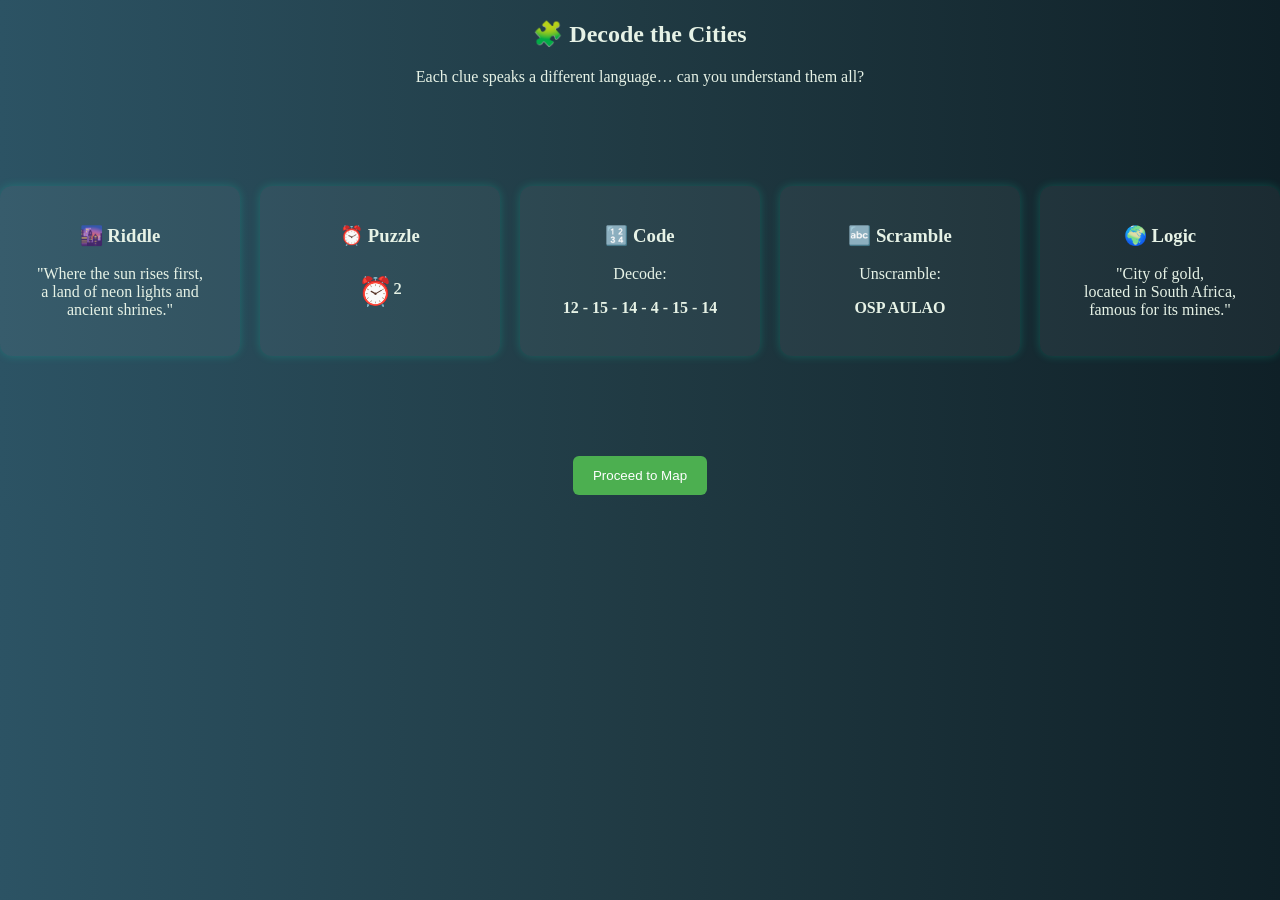
==== riddle.html @ da6d4b37 "Add files via upload" ====
<!DOCTYPE html>
<html>
<head>
<link rel="stylesheet" href="style.css">
</head>
<body>

<div class="container">
    <h2>🧩 Decode the Cities</h2>
    <p>Each clue speaks a different language… can you understand them all?</p>

    <div class="card-container">

        <!-- CARD 1 -->
        <div class="card">
            <h3>🌆 Riddle</h3>
            <p>
            "Where the sun rises first,<br>
            a land of neon lights and ancient shrines."
            </p>
        </div>

        <!-- CARD 2 -->
         <div class="card">
            <h3>⏰ Puzzle</h3>
            <p style="font-size: 28px;">⏰²</p>
            <!-- <p>Where time is squared and the city never sleeps.</p> -->
        </div>

        <!-- CARD 3 -->
        <div class="card">
            <h3>🔢 Code</h3>
            <p>Decode:</p>
            <p><b>12 - 15 - 14 - 4 - 15 - 14</b></p>
        </div>

        <!-- CARD 4 -->
        <div class="card">
            <h3>🔤 Scramble</h3>
            <p>Unscramble:</p>
            <p><b>OSP AULAO</b></p>
        </div>

        <!-- CARD 5 -->
        <div class="card">
            <h3>🌍 Logic</h3>
            <p>
            "City of gold,<br>
            located in South Africa,<br>
            famous for its mines."
            </p>
        </div>

    </div>

    <button class="button" onclick="goNext()">Proceed to Map</button>
</div>

<script>
function goNext(){
    window.location.href = "map.html";
}
</script>

</body>
</html>
---- style.css ----
/* PAGE */
body {
    margin: 0;
    font-family: 'Segoe UI', sans-serif;
    background: linear-gradient(to left, #0f2027, #203a43, #2c5364);
    color: #e6f2e6;
    text-align: center;
    font-family: cursive;
}

/* .container {
    padding: 270px;
} */

.h1 {
    font-size: 48px;
    margin-bottom: 40px;
    font-family:cursive;
}
.h2 {
    font-size: 24px;
    margin-bottom: 40px;
    font-family:cursive;
}
.p {
    font-size: 70px;
    margin-top: 20px;
    margin-bottom: 30px;
    font-family:cursive;
    background: -webkit-linear-gradient(rgb(96, 229, 174), rgb(22, 154, 77), rgb(96, 229, 174));
  -webkit-background-clip: text;
  -webkit-text-fill-color: transparent;
}

.button {
    padding: 12px 20px;
    margin: 10px;
    border: none;
    border-radius: 6px;
    background-color: #4CAF50;
    color: white;
    cursor: pointer;
    margin-top: 100px;
}

/* MAP BOX */
.map-wrapper {
    position: relative;
    width: 900px;
    height: 500px;
    margin: auto;
    border: 3px solid #a8e6cf;
    border-radius: 10px;
    overflow: hidden;
    background: black;
}

/* MAP IMAGE */
#mapImage {
    width: 100%;
    height: 100%;
    object-fit: cover;
}

/* GRID LINES */
.lat-line, .lon-line {
    position: absolute;
    background: rgba(255,255,255,0.3);
    z-index: 2;
}

.lat-line {
    width: 100%;
    height: 1px;
}

.lon-line {
    width: 1px;
    height: 100%;
}

/* LABELS */
.label {
    position: absolute;
    font-size: 11px;
    color: #d4f5d4;
    background: rgba(0,0,0,0.6);
    padding: 2px 4px;
    border-radius: 4px;
    z-index: 3;
    pointer-events: none;
}

/* MARKERS */
.marker {
    width: 12px;
    height: 12px;
    background: red;
    border-radius: 50%;
    position: absolute;
    transform: translate(-50%, -50%);
    cursor: pointer;
    z-index: 5;
}

/* BUTTONS */
button {
    padding: 12px 20px;
    margin: 10px;
    border: none;
    border-radius: 6px;
    background-color: #4CAF50;
    color: white;
    cursor: pointer;
}

button:hover {
    background-color: #45a049;
}

/* ZOOM */
.zoom-controls {
    margin: 10px;
}

.card-container {
    display: grid;
    grid-template-columns: repeat(auto-fit, minmax(220px, 1fr));
    gap: 20px;
    margin-top: 100px;
}

.card {
    background: rgba(255,255,255,0.05);
    border-radius: 12px;
    padding: 20px;
    box-shadow: 0 0 10px rgba(0,255,200,0.2);
    transition: transform 0.2s ease, box-shadow 0.2s ease;
}

.card:hover {
    transform: translateY(-5px);
    box-shadow: 0 0 20px rgba(0,255,200,0.5);
}

/* .card img {
    width: 100%;
    border-radius: 8px;
    margin-top: 10px;
} */
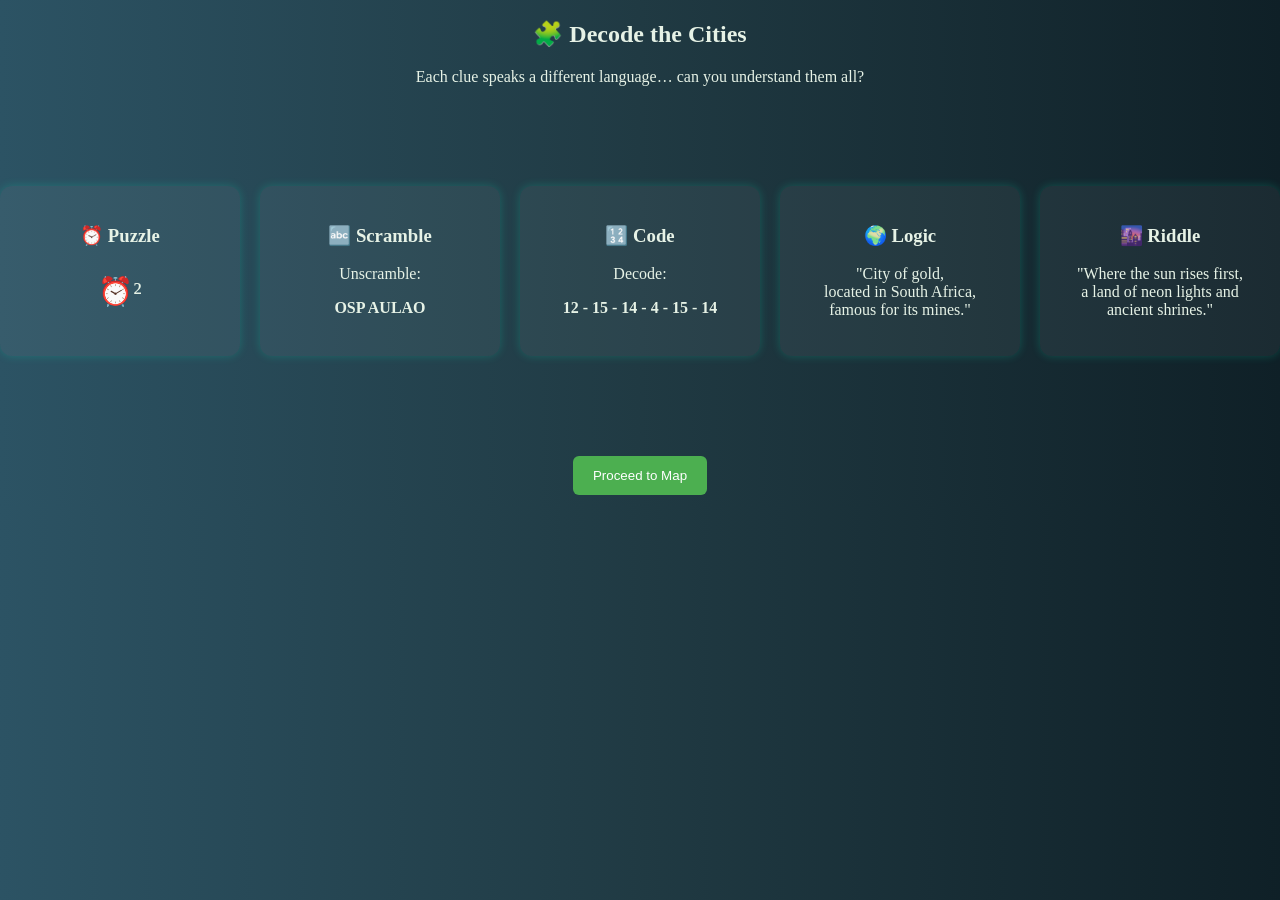
==== commit 8cfcb9a4: "Reorganize riddle cards in riddle.html" ====
--- a/riddle.html
+++ b/riddle.html
@@ -12,19 +12,16 @@
     <div class="card-container">
 
         <!-- CARD 1 -->
-        <div class="card">
-            <h3>🌆 Riddle</h3>
-            <p>
-            "Where the sun rises first,<br>
-            a land of neon lights and ancient shrines."
-            </p>
+         <div class="card">
+            <h3>⏰ Puzzle</h3>
+            <p style="font-size: 28px;">⏰²</p>
         </div>
 
         <!-- CARD 2 -->
-         <div class="card">
-            <h3>⏰ Puzzle</h3>
-            <p style="font-size: 28px;">⏰²</p>
-            <!-- <p>Where time is squared and the city never sleeps.</p> -->
+        <div class="card">
+            <h3>🔤 Scramble</h3>
+            <p>Unscramble:</p>
+            <p><b>OSP AULAO</b></p>
         </div>
 
         <!-- CARD 3 -->
@@ -35,14 +32,7 @@
         </div>
 
         <!-- CARD 4 -->
-        <div class="card">
-            <h3>🔤 Scramble</h3>
-            <p>Unscramble:</p>
-            <p><b>OSP AULAO</b></p>
-        </div>
-
-        <!-- CARD 5 -->
-        <div class="card">
+         <div class="card">
             <h3>🌍 Logic</h3>
             <p>
             "City of gold,<br>
@@ -50,6 +40,16 @@
             famous for its mines."
             </p>
         </div>
+
+        <!-- CARD 5 -->
+         <div class="card">
+            <h3>🌆 Riddle</h3>
+            <p>
+            "Where the sun rises first,<br>
+            a land of neon lights and ancient shrines."
+            </p>
+        </div>
+       
 
     </div>
 
@@ -63,4 +63,4 @@
 </script>
 
 </body>
-</html>+</html>
